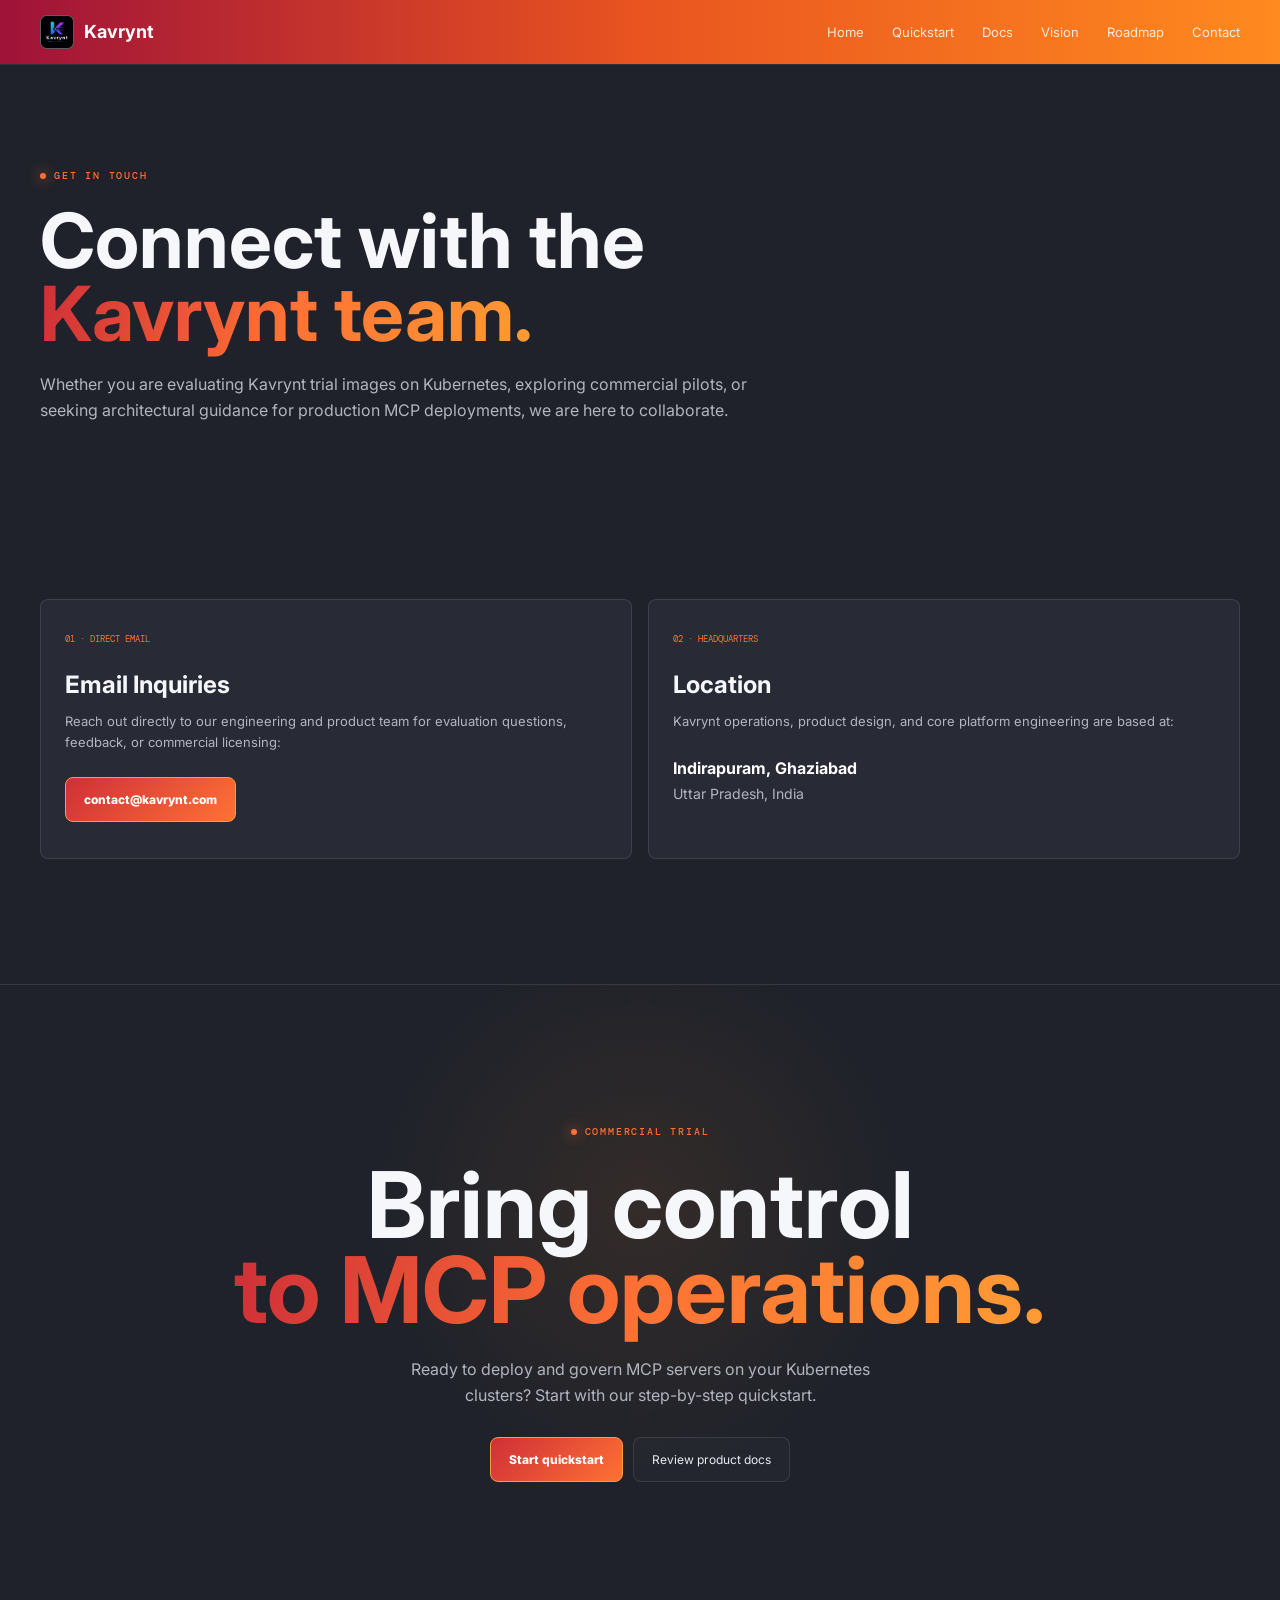
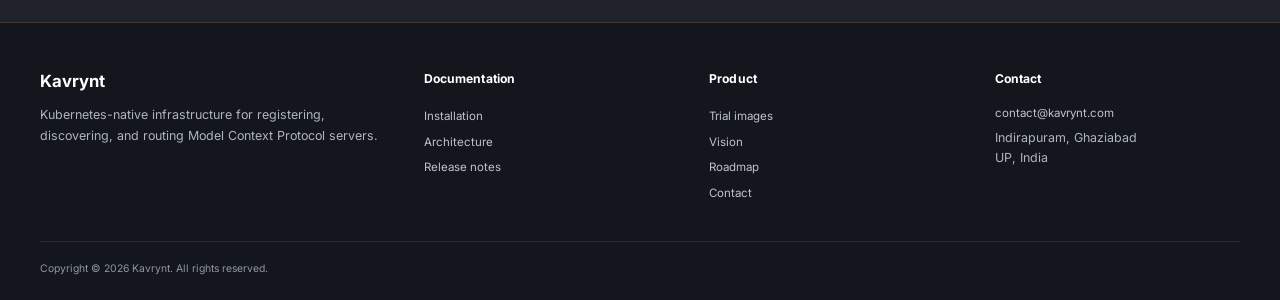
==== contact.html @ 8bd7fec1 "Add contact page and footer info" ====
<!doctype html>
<html lang="en">
<head>
<meta charset="utf-8">
<meta name="viewport" content="width=device-width,initial-scale=1">
<meta name="description" content="Contact the Kavrynt team for commercial inquiries, trial evaluations, and platform partnerships.">
<title>Contact - Kavrynt</title>
<link rel="icon" href="assets/img/kavrynt-logo.png">
<link rel="stylesheet" href="assets/css/style.css">
<link rel="stylesheet" href="assets/css/docs-theme.css">
</head>
<body>
<header>
<nav class="nav shell">
<a class="brand" href="index.html"><span class="logo-mark"><img src="assets/img/kavrynt-logo.png" alt=""></span><b>Kavrynt</b></a>
<div class="links"><a href="index.html">Home</a><a href="quickstart.html">Quickstart</a><a href="https://docs.kavrynt.com/">Docs</a><a href="vision.html">Vision</a><a href="roadmap.html">Roadmap</a><a href="contact.html">Contact</a></div>
<button class="menu" aria-label="Open menu">&#9776;</button>
</nav>
</header>
<main>
<section class="inner shell reveal">
<div class="eyebrow">GET IN TOUCH</div>
<h1>Connect with the<br><em>Kavrynt team.</em></h1>
<p>Whether you are evaluating Kavrynt trial images on Kubernetes, exploring commercial pilots, or seeking architectural guidance for production MCP deployments, we are here to collaborate.</p>
</section>

<section class="section shell">
<div class="docs">
<article>
<b>01 &middot; DIRECT EMAIL</b>
<h2>Email Inquiries</h2>
<p>Reach out directly to our engineering and product team for evaluation questions, feedback, or commercial licensing:</p>
<div class="contact-highlight">
<a class="btn primary" href="mailto:contact@kavrynt.com">contact@kavrynt.com</a>
</div>
</article>

<article>
<b>02 &middot; HEADQUARTERS</b>
<h2>Location</h2>
<p>Kavrynt operations, product design, and core platform engineering are based at:</p>
<div class="contact-address">
<strong>Indirapuram, Ghaziabad</strong><br>
<span>Uttar Pradesh, India</span>
</div>
</article>
</div>
</section>

<section class="cta"><div class="shell center"><div class="eyebrow">COMMERCIAL TRIAL</div><h2>Bring control<br><em>to MCP operations.</em></h2><p>Ready to deploy and govern MCP servers on your Kubernetes clusters? Start with our step-by-step quickstart.</p><div class="actions center"><a class="btn primary" href="quickstart.html">Start quickstart</a><a class="btn" href="https://docs.kavrynt.com/">Review product docs</a></div></div></section>
</main>
<footer class="site-footer"><div class="shell site-footer__grid"><section><h2>Kavrynt</h2><p>Kubernetes-native infrastructure for registering, discovering, and routing Model Context Protocol servers.</p></section><nav aria-label="Documentation"><h3>Documentation</h3><a href="https://docs.kavrynt.com/installation/">Installation</a><a href="https://docs.kavrynt.com/architecture/">Architecture</a><a href="https://docs.kavrynt.com/release-notes/">Release notes</a></nav><nav aria-label="Product"><h3>Product</h3><a href="quickstart.html">Trial images</a><a href="vision.html">Vision</a><a href="roadmap.html">Roadmap</a><a href="contact.html">Contact</a></nav><section class="site-footer__contact" aria-label="Contact"><h3>Contact</h3><a href="mailto:contact@kavrynt.com">contact@kavrynt.com</a><address>Indirapuram, Ghaziabad<br>UP, India</address></section></div><div class="shell site-footer__bottom">Copyright &copy; 2026 Kavrynt. All rights reserved.</div></footer>
<script src="assets/js/main.js"></script>
</body>
</html>
---- assets/css/style.css ----
@import url('https://fonts.googleapis.com/css2?family=DM+Mono:wght@400;500&family=Inter:wght@400;500;600;700;800&display=swap');
:root{--bg:#1f222a;--panel:#282b35;--line:#ffffff1a;--text:#f5f7fb;--muted:#b1b5bf;--red:#cf2f38;--orange:#ff7134;--amber:#ff9c34;--cyan:#55c2ff;--violet:#9c4cff;--green:#51e39b;--max:1200px}
*{box-sizing:border-box}html{scroll-behavior:smooth}body{margin:0;background:var(--bg);color:var(--text);font-family:Inter,Arial,sans-serif;line-height:1.6}body:before{content:none}a{color:inherit;text-decoration:none}.shell{width:min(calc(100% - 44px),var(--max));margin:auto}.topline{display:none}
header{height:64px;position:sticky;top:0;z-index:20;background:linear-gradient(90deg,#ae243e,#ed542e,#ff8a1f);box-shadow:0 1px 0 #ffffff18}.nav{height:100%;display:flex;align-items:center;gap:30px}.brand{display:flex;align-items:center;gap:10px;font-size:18px;color:#fff}.logo-mark{width:34px;height:34px;display:grid;place-items:center;overflow:hidden;border:1px solid #ffffff38;border-radius:7px;background:#151821;flex:0 0 34px}.logo-mark img{width:100%;height:100%;max-width:none;object-fit:contain}.brand>img{width:34px;height:34px;border-radius:7px;object-fit:contain}.links{display:flex;gap:28px;margin-left:auto}.links a{font-size:13px;color:#fff;opacity:.82}.links a:hover{opacity:1}.github{display:none}.menu{display:none;background:none;border:0;color:#fff;font-size:22px}
.hero{min-height:790px;display:grid;grid-template-columns:1fr 1fr;align-items:center;gap:65px}.eyebrow{font:500 10px "DM Mono",monospace;letter-spacing:.18em;color:var(--orange)}.eyebrow:before{content:"";display:inline-block;width:6px;height:6px;border-radius:50%;background:var(--orange);box-shadow:0 0 14px var(--orange);margin-right:8px}.hero h1{font-size:96px;line-height:.9;letter-spacing:0;margin:23px 0 30px}.hero h1 em,.head em,.statement em,.loop .active,.cta em{font-style:normal;background:linear-gradient(100deg,var(--red),var(--orange),var(--amber));-webkit-background-clip:text;color:transparent}.hero p{max-width:600px;color:var(--muted);font-size:16px;line-height:1.8}.hero p strong{color:#d0d5de}.actions{display:flex;gap:10px;flex-wrap:wrap;margin-top:28px}.btn{display:inline-flex;align-items:center;gap:9px;padding:12px 18px;border:1px solid var(--line);border-radius:8px;background:#ffffff05;color:#e7ebf2;font-size:12px;transition:.2s}.btn:hover{transform:translateY(-2px);border-color:#ff8a1f66}.btn.primary{background:linear-gradient(135deg,var(--red),var(--orange));border-color:#ff9c34;color:#190804;font-weight:800}.meta{margin-top:28px;color:#5d6777;font:9px "DM Mono",monospace;letter-spacing:.12em}
.hero-art{min-height:620px;display:grid;place-items:center;position:relative;gap:18px}.halo{position:absolute;width:430px;height:430px;border-radius:50%;background:radial-gradient(circle,#ff3f3424,#ff8a1f14,transparent 68%);filter:blur(10px)}.brand-hero-logo{position:relative;z-index:2;width:min(100%,360px);aspect-ratio:1;object-fit:contain;border:1px solid #ff8a1f30;border-radius:18px;background:#030407;box-shadow:0 40px 100px #0009}.hero-card{position:relative;z-index:2;width:min(100%,465px);padding:24px;border:1px solid #ff8a1f33;border-radius:12px;background:#0b0f16e8;box-shadow:0 40px 100px #0008}.hero-card small{font:9px "DM Mono",monospace;color:#657082}.ready{float:right;color:var(--green);font:9px "DM Mono",monospace}.hero-flow{display:flex;justify-content:center;align-items:center;margin:54px 0 36px}.hero-flow b{padding:14px;border:1px solid var(--line);border-radius:8px;background:#10151e;font:9px "DM Mono",monospace}.hero-flow .cyan{color:var(--orange)}.hero-flow .violet{color:var(--amber)}.hero-flow i{width:50px;height:1px;background:linear-gradient(90deg,var(--red),var(--orange),var(--amber))}.hero-card footer{border-top:1px solid var(--line);padding-top:16px;color:#6e7889;font:9px "DM Mono",monospace}
.statement{padding:100px 0;border-top:1px solid var(--line);border-bottom:1px solid var(--line);background:#090b10}.statement small{font:9px "DM Mono",monospace;color:#657080;letter-spacing:.15em}.statement h2,.head h2{font-size:58px;line-height:1.05;letter-spacing:0;margin:18px 0}.section{padding:125px 0}.head{max-width:780px}.head p{color:var(--muted);max-width:680px;font-size:15px}.center{text-align:center;margin-left:auto;margin-right:auto}.center .actions{justify-content:center}
.pipeline-box{margin-top:55px;border:1px solid var(--line);border-radius:18px;background:linear-gradient(180deg,#0d1118,#080a0f);padding:22px;box-shadow:0 35px 100px #0005;overflow:auto}.pipeline-head{display:flex;justify-content:space-between;padding-bottom:15px;border-bottom:1px solid var(--line);font:9px "DM Mono",monospace;color:#687283}.pipeline-head b{color:var(--green)}.pipeline{display:grid;grid-template-columns:1fr 42px 1fr 42px 1fr 42px 1fr 42px 1fr 42px 1fr;align-items:center;min-width:1030px;padding:55px 5px}.stage{height:165px;position:relative;padding:16px;border:1px solid var(--line);border-radius:11px;background:#0d1118;transition:.3s;z-index:2}.stage small{font:8px "DM Mono",monospace;color:#606a7a}.stage strong{display:block;margin-top:42px;font-size:13px}.stage label{display:block;color:#697384;font-size:9px}.stage em{position:absolute;bottom:13px;left:16px;font:8px "DM Mono",monospace;color:#5f6878;font-style:normal}.stage.processing{border-color:#ff8a1f88;transform:translateY(-5px);box-shadow:0 0 35px #ff8a1f18}.stage.processing em{color:var(--orange)}.stage.complete{border-color:#51e39b66}.stage.complete em{color:var(--green)}.connector{height:2px;background:linear-gradient(90deg,#28303c,var(--orange),#28303c);position:relative}.connector i{position:absolute;top:-3px;width:8px;height:8px;border-radius:50%;background:#fff0d4;box-shadow:0 0 15px var(--orange);animation:move 1.5s linear infinite}@keyframes move{from{left:0;opacity:0}15%{opacity:1}85%{opacity:1}to{left:calc(100% - 8px);opacity:0}}.control{border-top:1px solid var(--line);padding:20px 8px;display:flex;align-items:center;gap:9px;min-width:1000px}.control b{margin-right:15px}.control span{padding:7px 9px;border:1px solid var(--line);border-radius:5px;color:#727c8c;font:8px "DM Mono",monospace}.caption{border-top:1px solid var(--line);padding-top:15px;color:#596273;font:9px "DM Mono",monospace;display:flex;justify-content:space-between;min-width:900px}
.cards{display:grid;grid-template-columns:repeat(4,1fr);margin-top:55px;border-top:1px solid var(--line)}.cards article{min-height:245px;padding:25px 20px;border-right:1px solid var(--line);border-bottom:1px solid var(--line)}.cards article:first-child{border-left:1px solid var(--line)}.cards article>b{font:9px "DM Mono",monospace;color:var(--orange)}.cards h3{margin-top:70px;font-size:18px}.cards p{font-size:12px;color:var(--muted)}
.dark-section{border-top:1px solid var(--line);border-bottom:1px solid var(--line);background:linear-gradient(#090b10,#110d0a,#090b10)}.loop{margin-top:60px;border:1px solid var(--line);border-radius:15px;padding:60px 25px;display:flex;justify-content:center;align-items:center;gap:20px;overflow:auto}.loop>div{min-width:155px;padding:17px;text-align:center;border:1px solid var(--line);border-radius:8px;color:#9ea7b5;font:9px "DM Mono",monospace;background:#0d1118}.loop>div small{display:block;margin-top:6px;color:#626c7c;font:8px Inter}.loop .active{border-color:#ff8a1f66}.loop>b{color:var(--orange);font-size:20px}
.architecture{margin-top:55px;border:1px solid var(--line);border-radius:14px;overflow:hidden}.architecture>div{display:grid;grid-template-columns:60px 170px 1fr 100px;gap:20px;align-items:center;padding:28px;border-bottom:1px solid var(--line)}.architecture>div:last-child{border:0}.architecture b{font:10px "DM Mono",monospace;color:#657080}.architecture h3{font-size:18px}.architecture p{font-size:12px;color:var(--muted)}.architecture span{font:9px "DM Mono",monospace;color:#697383;text-align:right}.architecture .active{background:#17100c;box-shadow:inset 3px 0 var(--orange)}.architecture .active span{color:var(--orange)}
.cta{padding:140px 0;border-top:1px solid var(--line);background:radial-gradient(circle at 50% 35%,#ff8a1f18,transparent 35%)}.cta h2{font-size:92px;line-height:.92;letter-spacing:0;margin:25px 0}.cta p{max-width:520px;margin:auto;color:var(--muted)}.footer{border-top:1px solid var(--line);padding:30px 0 20px}.footer .brand{display:inline-flex}.footer .brand span{font-size:10px;color:#687181}.footlinks{display:flex;gap:24px;margin:25px 0;color:#77808f;font-size:10px}.footer>small{display:block;border-top:1px solid var(--line);padding-top:15px;color:#505a6a;font:8px "DM Mono",monospace}
.reveal{opacity:0;transform:translateY(20px);transition:.7s ease}.reveal.visible{opacity:1;transform:none}
@media(max-width:950px){.links{display:none}.menu{display:block;margin-left:auto}.nav.open .links{display:flex;position:absolute;top:72px;left:15px;right:15px;padding:20px;flex-direction:column;background:#0a0d12;border:1px solid var(--line);border-radius:0 0 12px 12px}.hero{grid-template-columns:1fr;padding:85px 0}.hero h1{font-size:72px}.statement h2,.head h2{font-size:48px}.cta h2{font-size:68px}.inner h1{font-size:58px}.hero-art{min-height:560px}.brand-hero-logo{width:min(100%,320px)}.cards{grid-template-columns:1fr 1fr}.architecture>div{grid-template-columns:50px 130px 1fr}.architecture span{display:none}}
@media(max-width:600px){.shell{width:calc(100% - 30px)}.topline{font-size:8px}.brand b{font-size:16px}.logo-mark{width:40px;height:40px;flex-basis:40px}.hero h1{font-size:52px}.statement h2,.head h2{font-size:40px}.cta h2{font-size:54px}.inner h1{font-size:48px}.section{padding:90px 0}.statement{padding:75px 0}.cards{grid-template-columns:1fr}.cards article:first-child{border-left:0}.architecture>div{display:block}.architecture h3{margin:15px 0 5px}.loop{justify-content:flex-start}.hero-art{min-height:520px}.brand-hero-logo{width:min(100%,270px)}.hero-card{padding:18px}.hero-flow{margin:42px 0 30px}.hero-flow b{padding:10px;font-size:8px}.hero-flow i{width:24px}}
.inner{padding:105px 0 35px}.inner h1{font-size:76px;line-height:.96;letter-spacing:0;margin:22px 0}.inner h1 em{font-style:normal;background:linear-gradient(100deg,var(--red),var(--orange),var(--amber));-webkit-background-clip:text;color:transparent}.inner p{max-width:740px;color:var(--muted);font-size:16px}.docs{display:grid;grid-template-columns:repeat(2,1fr);gap:16px}.docs article{border:1px solid var(--line);border-radius:8px;background:#0d1118;padding:24px;min-height:260px}.docs article>b,.timeline article>b,.three article>b{font:9px "DM Mono",monospace;color:var(--orange)}.docs h2,.timeline h2,.three h2{font-size:24px;line-height:1.1;margin:22px 0 12px}.docs p,.timeline p,.three p,.note{color:var(--muted);font-size:13px}.docs pre,.code-panel pre{margin:18px 0 0;padding:18px;border:1px solid var(--line);border-radius:8px;background:#05070a;color:#f1e4d7;overflow:auto;font:12px/1.7 "DM Mono",monospace}.code-panel{margin-top:30px}.note{margin-top:18px}.note code{color:#f1e4d7}.timeline,.three{display:grid;grid-template-columns:repeat(4,1fr);gap:16px}.three{grid-template-columns:repeat(3,1fr)}.timeline article,.three article{border:1px solid var(--line);border-radius:8px;background:#0d1118;padding:24px;min-height:240px}.timeline article strong{display:inline-block;margin-top:20px;font:9px "DM Mono",monospace;color:var(--green)}.timeline article:first-child,.three article.active{border-color:#ff8a1f66;box-shadow:inset 3px 0 var(--orange)}@media(max-width:950px){.docs,.timeline,.three{grid-template-columns:1fr}.caption{display:block}.hero{min-height:auto}.inner h1{font-size:58px}}@media(max-width:600px){.inner h1{font-size:48px}}

/* Shared visual system with docs.kavrynt.com. */
.hero{min-height:720px;grid-template-columns:1.1fr .9fr}
.hero-art{min-height:420px}
.halo,.brand-hero-logo{display:none}
.hero-card,.pipeline-box,.stage,.docs article,.timeline article,.three article{background:var(--panel)}
.statement,.dark-section{background:#1b1e25}
.btn.primary{background:linear-gradient(135deg,#cf2f38,#ff7134);color:#fff}
.site-footer{margin-top:2.5rem;background:#14161d;border-top:1px solid rgba(255,138,31,.25);color:#d7dae2}
.site-footer__grid{display:grid;grid-template-columns:minmax(200px,1.3fr) repeat(3,minmax(140px,1fr));gap:2rem;padding:2.4rem 0 2rem}
.site-footer h2{margin:0 0 .55rem;color:#fff;font-size:1.05rem}
.site-footer p{max-width:28rem;margin:0;color:#aeb4c0;font-size:.72rem;line-height:1.65}
.site-footer h3{margin:0 0 .7rem;color:#fff;font-size:.72rem;letter-spacing:.02em}
.site-footer nav{display:flex;flex-direction:column;align-items:flex-start;gap:.5rem}
.site-footer nav a{color:#bec3ce;font-size:.68rem}
.site-footer nav a:hover{color:#ff9c34}
.site-footer address{font-style:normal;color:#aeb4c0;font-size:.72rem;line-height:1.5;margin:0}
.site-footer section a{display:inline-block;color:#bec3ce;font-size:.68rem;margin-bottom:.35rem}
.site-footer section a:hover{color:#ff9c34}
.site-footer__bottom{padding:1rem 0 1.25rem;border-top:1px solid rgba(255,255,255,.08);color:#8f96a3;font-size:.62rem}
@media(max-width:950px){.nav.open .links{top:64px;background:#1f222a}.hero{grid-template-columns:1fr}.hero-art{min-height:330px}.site-footer__grid{grid-template-columns:repeat(2,1fr)}}
@media(max-width:600px){.site-footer__grid{grid-template-columns:1fr;gap:1.5rem;padding:2rem 0}.site-footer__bottom{padding-bottom:1rem}}
---- assets/css/docs-theme.css ----
:root {
  --site-main: #1f222a;
  --site-panel: #282b35;
  --site-footer: #14161d;
  --site-border: rgba(255, 255, 255, 0.1);
  --site-muted: #b1b5bf;
  --site-orange: #ff8a1f;
}

html,
body {
  background: var(--site-main);
  color: #f5f7fb;
}

body::before {
  content: none;
}

header {
  height: 64px;
  background: linear-gradient(90deg, #9f1239, #e95420, #ff8a1f);
  border: 0;
  box-shadow: 0 1px 0 rgba(255, 255, 255, 0.08);
  backdrop-filter: none;
}

.nav {
  height: 64px;
}

.brand,
.links a {
  color: #fff;
}

.links a {
  opacity: 0.84;
}

.links a:hover {
  opacity: 1;
}

.logo-mark {
  width: 34px;
  height: 34px;
  flex-basis: 34px;
  border-color: rgba(255, 255, 255, 0.28);
  background: #1b1e25;
}

.hero,
.section,
.cta {
  background-color: var(--site-main);
}

.statement,
.dark-section {
  background: #1b1e25;
}

.hero-card,
.pipeline-box,
.stage,
.code-panel pre,
.timeline article,
.three article,
.docs article {
  background: var(--site-panel);
}

.hero-card,
.pipeline-box,
.architecture,
.timeline article,
.three article,
.docs article {
  border-color: var(--site-border);
}

.hero p,
.head p,
.cta p,
.architecture p,
.timeline p,
.three p {
  color: var(--site-muted);
}

.site-footer {
  width: 100%;
  margin: 0;
  padding: 0;
  background: var(--site-footer);
  border-top: 1px solid rgba(255, 138, 31, 0.25);
  color: #d7dae2;
}

.site-footer__grid {
  display: grid;
  grid-template-columns: minmax(240px, 1.4fr) repeat(3, minmax(150px, 1fr));
  gap: 2.5rem;
  align-items: start;
  padding: 3rem 0 2.5rem;
}

.site-footer section,
.site-footer nav {
  min-width: 0;
}

.site-footer h2 {
  margin: 0 0 0.7rem;
  color: #fff;
  font-size: 1.05rem;
  line-height: 1.3;
}

.site-footer p {
  max-width: 29rem;
  margin: 0;
  color: #aeb4c0;
  font-size: 0.78rem;
  line-height: 1.7;
}

.site-footer h3 {
  margin: 0 0 0.8rem;
  color: #fff;
  font-size: 0.76rem;
  line-height: 1.3;
  letter-spacing: 0.01em;
}

.site-footer nav {
  display: flex;
  flex-direction: column;
  align-items: flex-start;
  gap: 0.55rem;
}

.site-footer nav a {
  display: block;
  color: #bec3ce;
  font-size: 0.72rem;
  line-height: 1.45;
}

.site-footer nav a:hover {
  color: var(--site-orange);
}

.site-footer address {
  font-style: normal;
  color: #aeb4c0;
  font-size: 0.78rem;
  line-height: 1.6;
  margin: 0;
}

.site-footer section a {
  display: inline-block;
  color: #bec3ce;
  font-size: 0.72rem;
  line-height: 1.45;
  margin-bottom: 0.4rem;
}

.site-footer section a:hover {
  color: var(--site-orange);
}

.site-footer__bottom {
  padding: 1.15rem 0 1.4rem;
  border-top: 1px solid rgba(255, 255, 255, 0.08);
  color: #8f96a3;
  font-size: 0.65rem;
}

.contact-highlight {
  margin-top: 1.5rem;
}

.contact-address {
  margin-top: 1.5rem;
  color: #fff;
  font-size: 1rem;
  line-height: 1.6;
}

.contact-address span {
  color: var(--site-muted);
  font-size: 0.88rem;
}

@media (max-width: 950px) {
  .nav.open .links {
    top: 64px;
    background: var(--site-main);
  }

  .site-footer__grid {
    grid-template-columns: repeat(2, 1fr);
    gap: 2rem;
  }
}

@media (max-width: 700px) {
  .logo-mark {
    width: 34px;
    height: 34px;
    flex-basis: 34px;
  }

  .site-footer__grid {
    grid-template-columns: 1fr;
    gap: 1.7rem;
    padding: 2.4rem 0 2rem;
  }
}
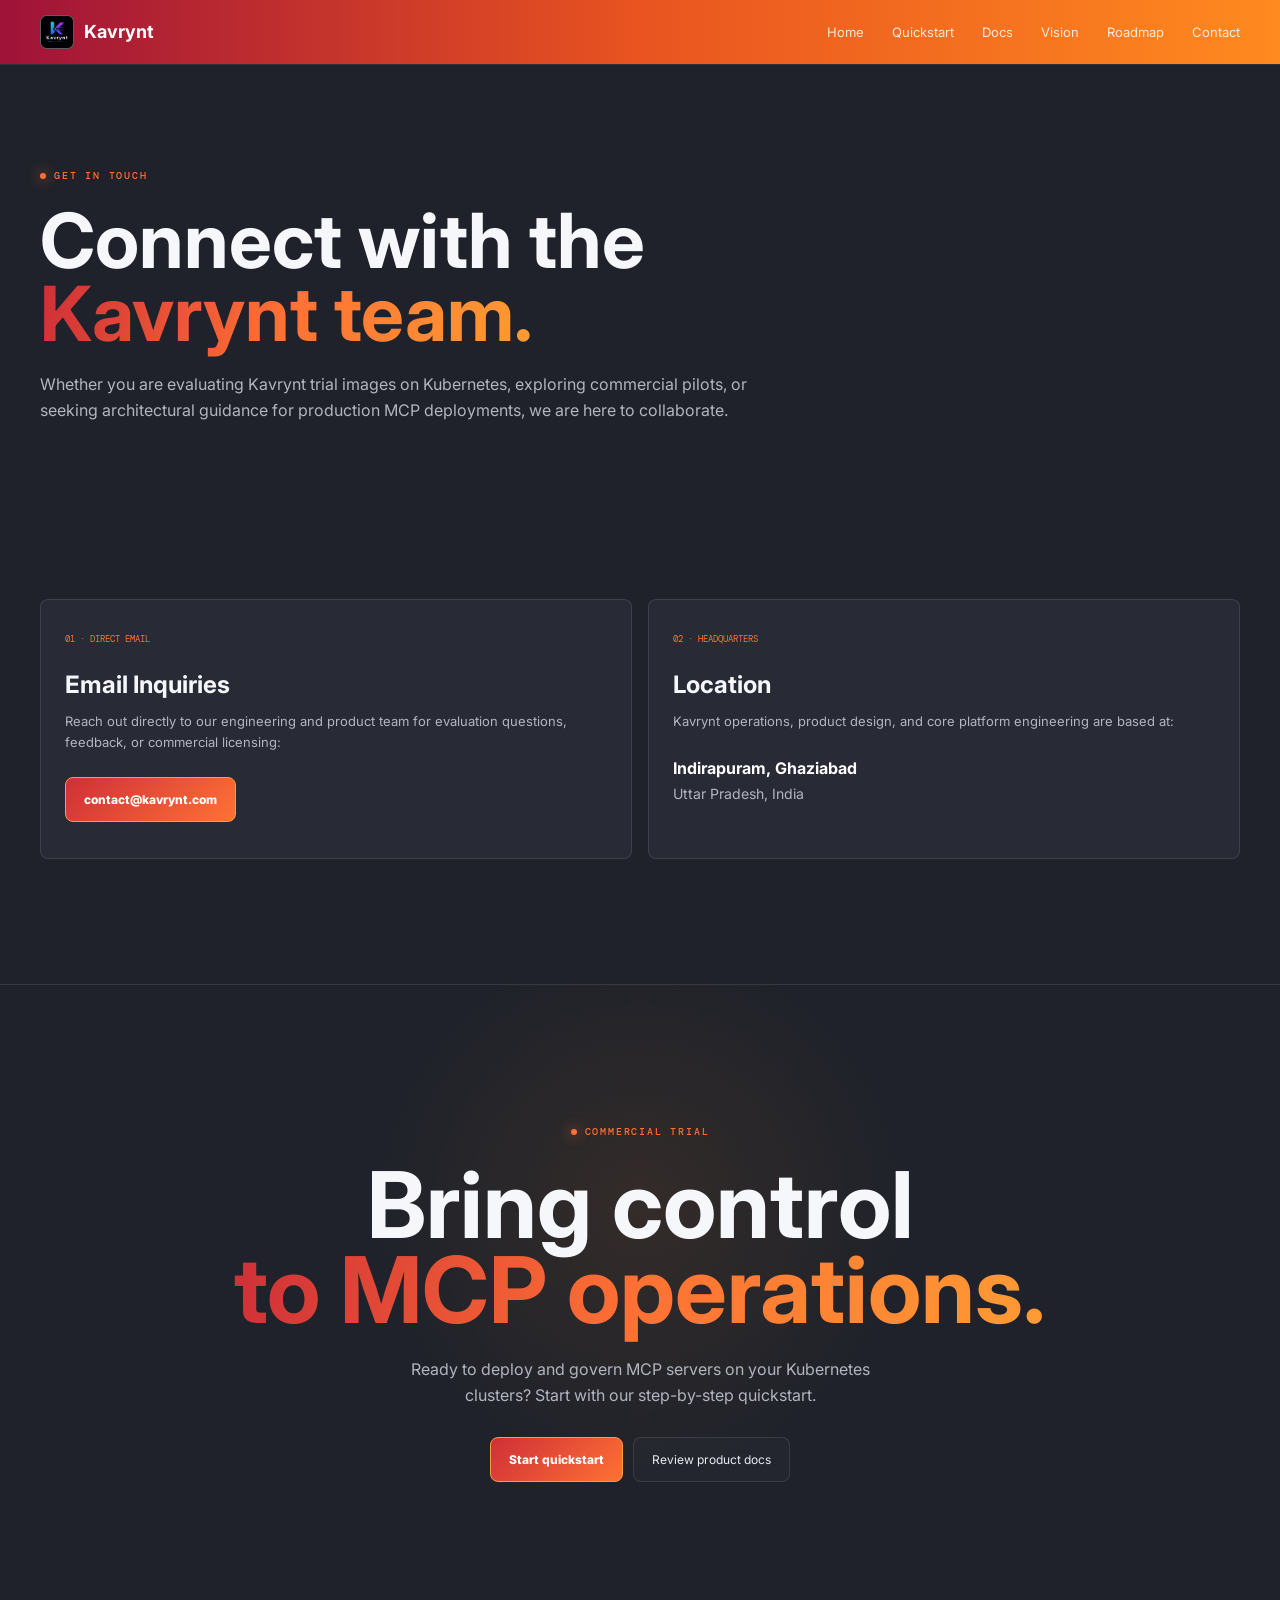
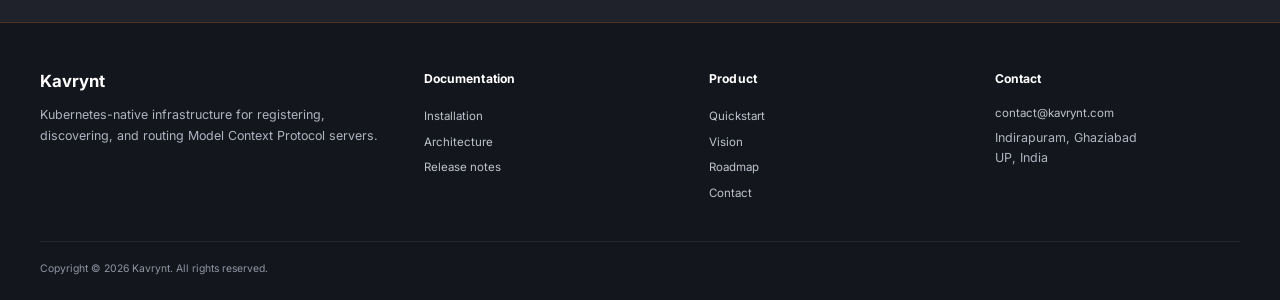
==== commit 9484c199: "Position runtime 0.0.2-beta.1 Replace Registry messaging and docker-pull trial steps with the Helm c" ====
--- a/contact.html
+++ b/contact.html
@@ -49,7 +49,7 @@
 
 <section class="cta"><div class="shell center"><div class="eyebrow">COMMERCIAL TRIAL</div><h2>Bring control<br><em>to MCP operations.</em></h2><p>Ready to deploy and govern MCP servers on your Kubernetes clusters? Start with our step-by-step quickstart.</p><div class="actions center"><a class="btn primary" href="quickstart.html">Start quickstart</a><a class="btn" href="https://docs.kavrynt.com/">Review product docs</a></div></div></section>
 </main>
-<footer class="site-footer"><div class="shell site-footer__grid"><section><h2>Kavrynt</h2><p>Kubernetes-native infrastructure for registering, discovering, and routing Model Context Protocol servers.</p></section><nav aria-label="Documentation"><h3>Documentation</h3><a href="https://docs.kavrynt.com/installation/">Installation</a><a href="https://docs.kavrynt.com/architecture/">Architecture</a><a href="https://docs.kavrynt.com/release-notes/">Release notes</a></nav><nav aria-label="Product"><h3>Product</h3><a href="quickstart.html">Trial images</a><a href="vision.html">Vision</a><a href="roadmap.html">Roadmap</a><a href="contact.html">Contact</a></nav><section class="site-footer__contact" aria-label="Contact"><h3>Contact</h3><a href="mailto:contact@kavrynt.com">contact@kavrynt.com</a><address>Indirapuram, Ghaziabad<br>UP, India</address></section></div><div class="shell site-footer__bottom">Copyright &copy; 2026 Kavrynt. All rights reserved.</div></footer>
+<footer class="site-footer"><div class="shell site-footer__grid"><section><h2>Kavrynt</h2><p>Kubernetes-native infrastructure for registering, discovering, and routing Model Context Protocol servers.</p></section><nav aria-label="Documentation"><h3>Documentation</h3><a href="https://docs.kavrynt.com/installation/">Installation</a><a href="https://docs.kavrynt.com/architecture/">Architecture</a><a href="https://docs.kavrynt.com/release-notes/">Release notes</a></nav><nav aria-label="Product"><h3>Product</h3><a href="quickstart.html">Quickstart</a><a href="vision.html">Vision</a><a href="roadmap.html">Roadmap</a><a href="contact.html">Contact</a></nav><section class="site-footer__contact" aria-label="Contact"><h3>Contact</h3><a href="mailto:contact@kavrynt.com">contact@kavrynt.com</a><address>Indirapuram, Ghaziabad<br>UP, India</address></section></div><div class="shell site-footer__bottom">Copyright &copy; 2026 Kavrynt. All rights reserved.</div></footer>
 <script src="assets/js/main.js"></script>
 </body>
 </html>
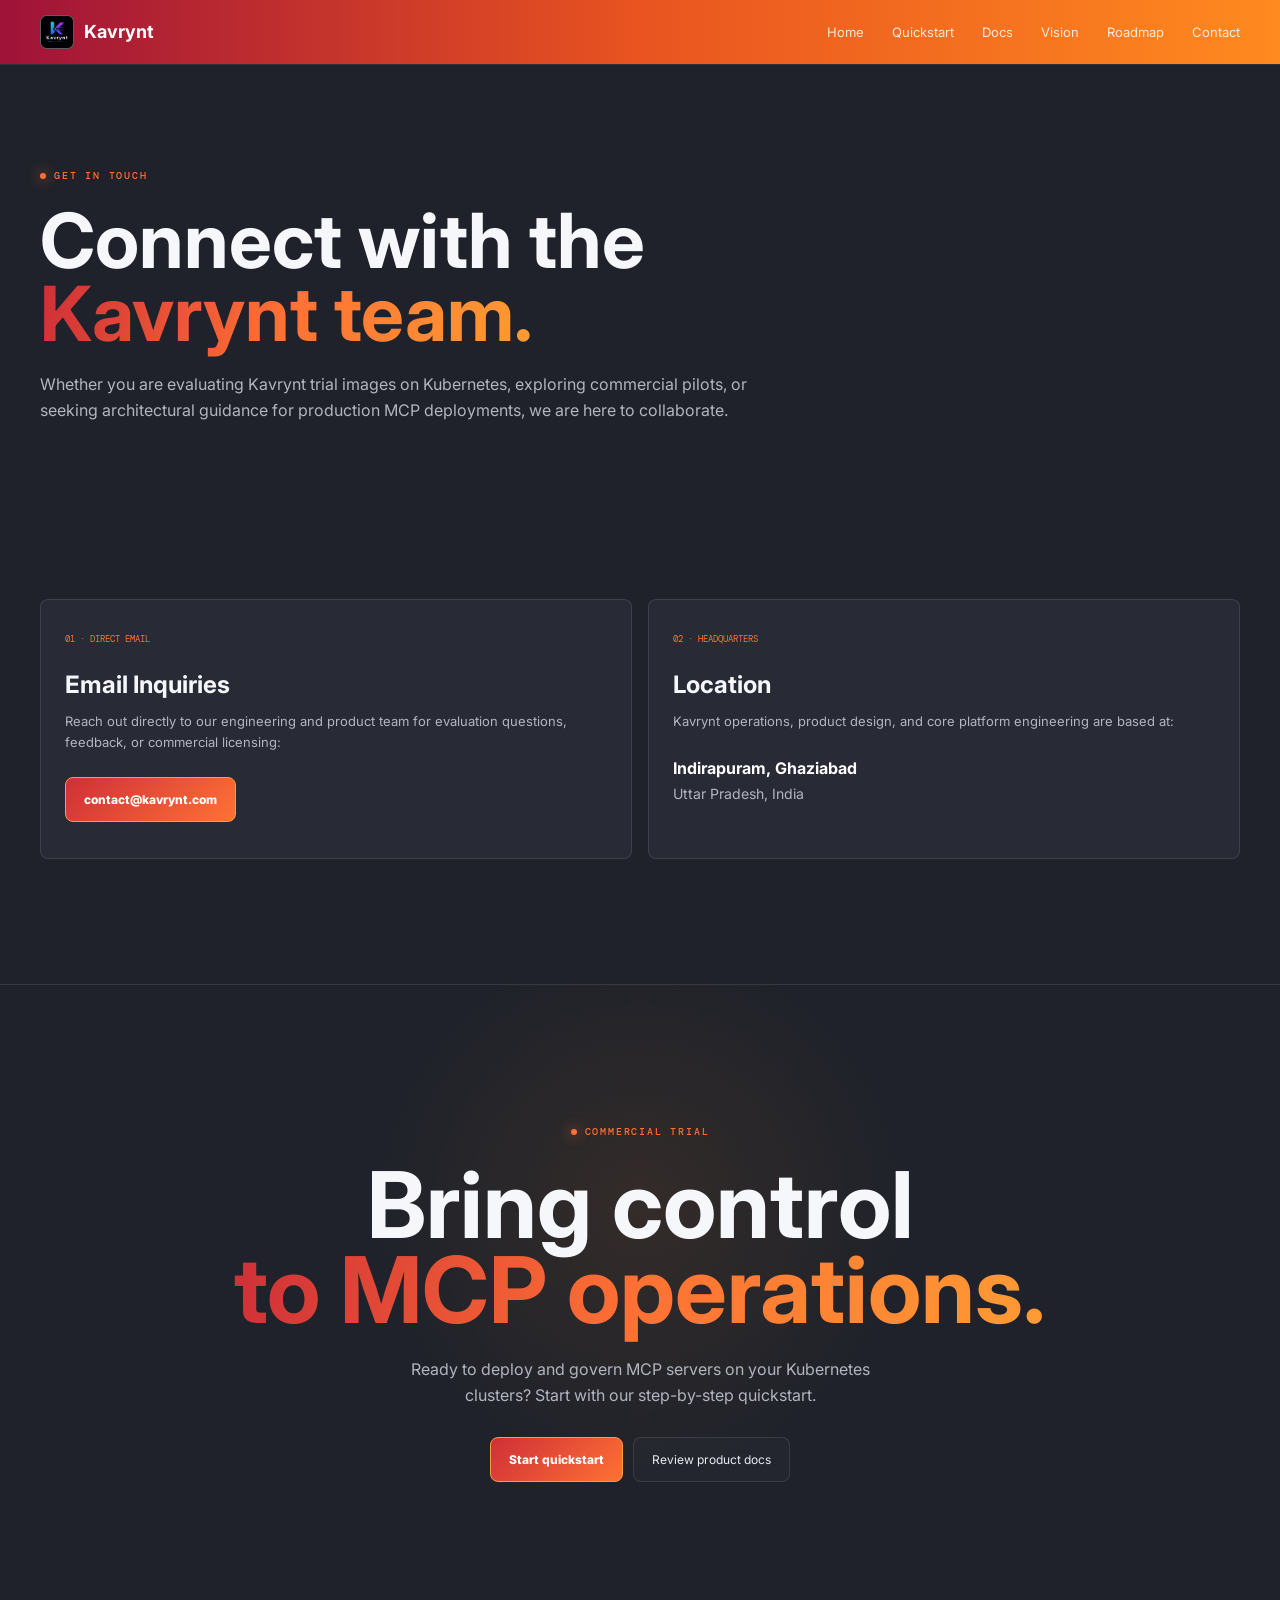
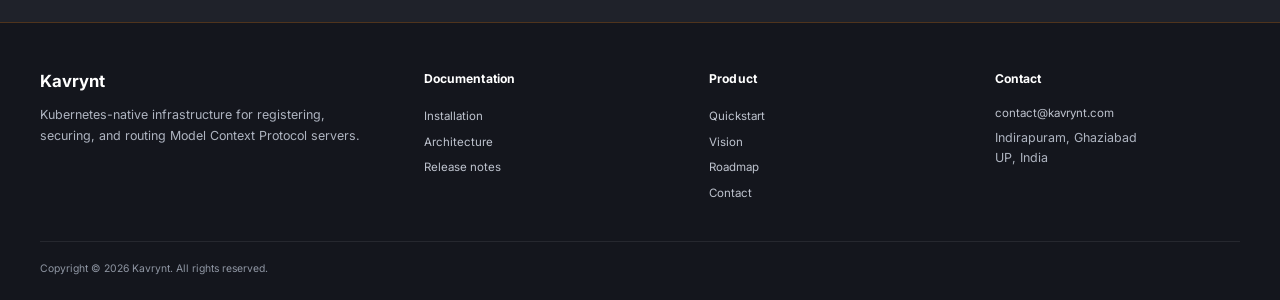
==== commit 191a2fc8: "Point the website at runtime 1.0.0-beta.1 Install commands use 1.0.0-beta.1 with the authentication " ====
--- a/contact.html
+++ b/contact.html
@@ -49,7 +49,7 @@
 
 <section class="cta"><div class="shell center"><div class="eyebrow">COMMERCIAL TRIAL</div><h2>Bring control<br><em>to MCP operations.</em></h2><p>Ready to deploy and govern MCP servers on your Kubernetes clusters? Start with our step-by-step quickstart.</p><div class="actions center"><a class="btn primary" href="quickstart.html">Start quickstart</a><a class="btn" href="https://docs.kavrynt.com/">Review product docs</a></div></div></section>
 </main>
-<footer class="site-footer"><div class="shell site-footer__grid"><section><h2>Kavrynt</h2><p>Kubernetes-native infrastructure for registering, discovering, and routing Model Context Protocol servers.</p></section><nav aria-label="Documentation"><h3>Documentation</h3><a href="https://docs.kavrynt.com/installation/">Installation</a><a href="https://docs.kavrynt.com/architecture/">Architecture</a><a href="https://docs.kavrynt.com/release-notes/">Release notes</a></nav><nav aria-label="Product"><h3>Product</h3><a href="quickstart.html">Quickstart</a><a href="vision.html">Vision</a><a href="roadmap.html">Roadmap</a><a href="contact.html">Contact</a></nav><section class="site-footer__contact" aria-label="Contact"><h3>Contact</h3><a href="mailto:contact@kavrynt.com">contact@kavrynt.com</a><address>Indirapuram, Ghaziabad<br>UP, India</address></section></div><div class="shell site-footer__bottom">Copyright &copy; 2026 Kavrynt. All rights reserved.</div></footer>
+<footer class="site-footer"><div class="shell site-footer__grid"><section><h2>Kavrynt</h2><p>Kubernetes-native infrastructure for registering, securing, and routing Model Context Protocol servers.</p></section><nav aria-label="Documentation"><h3>Documentation</h3><a href="https://docs.kavrynt.com/installation/">Installation</a><a href="https://docs.kavrynt.com/architecture/">Architecture</a><a href="https://docs.kavrynt.com/release-notes/">Release notes</a></nav><nav aria-label="Product"><h3>Product</h3><a href="quickstart.html">Quickstart</a><a href="vision.html">Vision</a><a href="roadmap.html">Roadmap</a><a href="contact.html">Contact</a></nav><section class="site-footer__contact" aria-label="Contact"><h3>Contact</h3><a href="mailto:contact@kavrynt.com">contact@kavrynt.com</a><address>Indirapuram, Ghaziabad<br>UP, India</address></section></div><div class="shell site-footer__bottom">Copyright &copy; 2026 Kavrynt. All rights reserved.</div></footer>
 <script src="assets/js/main.js"></script>
 </body>
 </html>
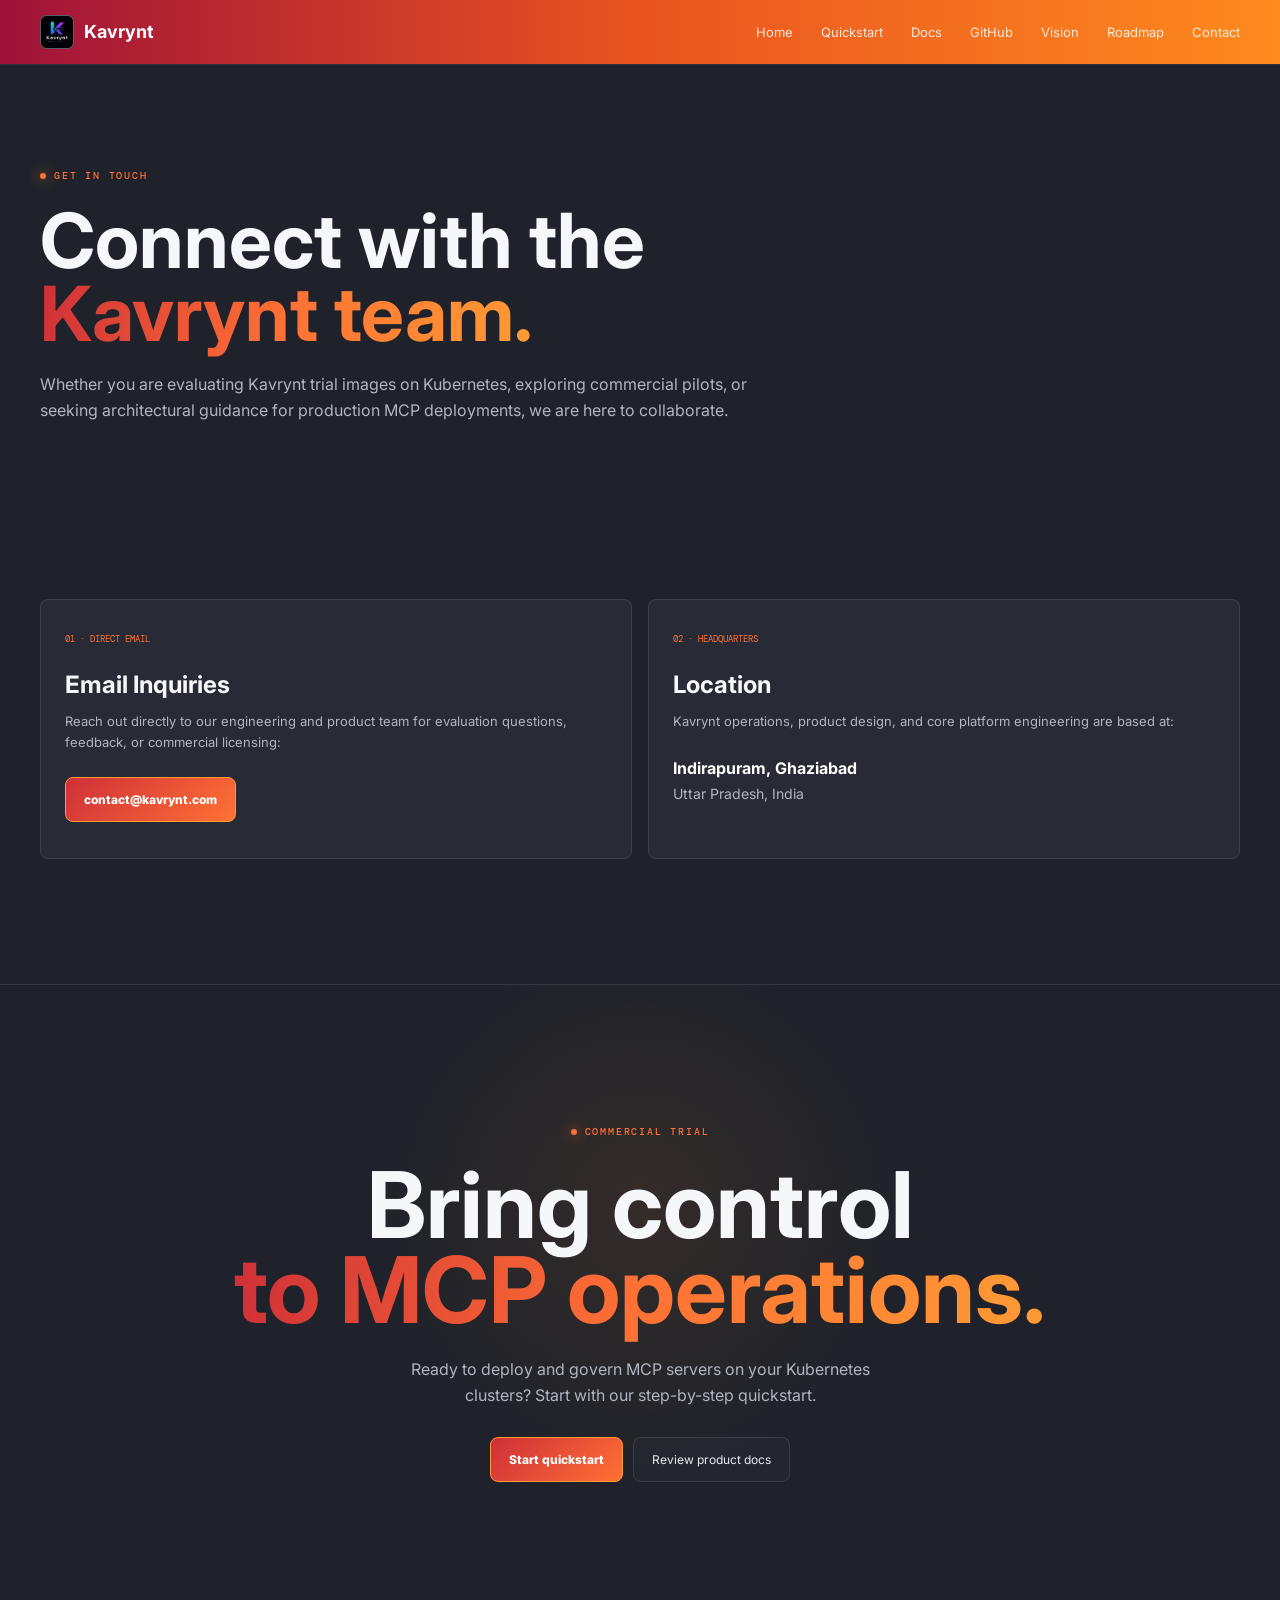
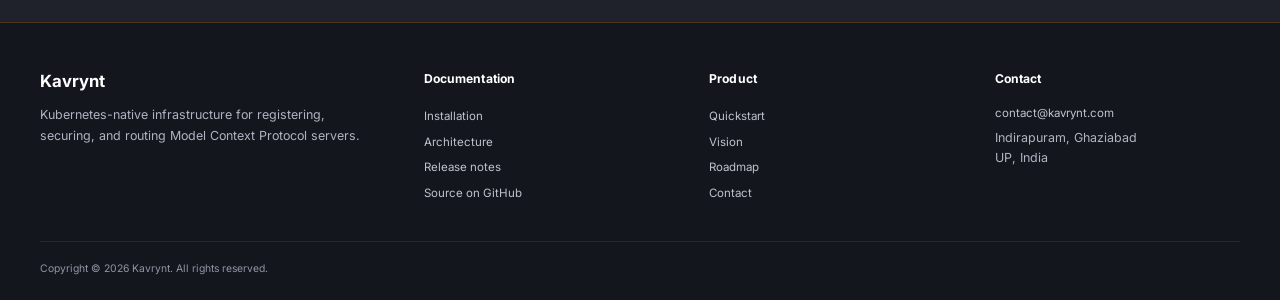
==== commit 89b155ae: "Link the runtime's source on GitHub Every page links github.com/kavrynt/kavrynt in its navigation an" ====
--- a/contact.html
+++ b/contact.html
@@ -13,7 +13,7 @@
 <header>
 <nav class="nav shell">
 <a class="brand" href="index.html"><span class="logo-mark"><img src="assets/img/kavrynt-logo.png" alt=""></span><b>Kavrynt</b></a>
-<div class="links"><a href="index.html">Home</a><a href="quickstart.html">Quickstart</a><a href="https://docs.kavrynt.com/">Docs</a><a href="vision.html">Vision</a><a href="roadmap.html">Roadmap</a><a href="contact.html">Contact</a></div>
+<div class="links"><a href="index.html">Home</a><a href="quickstart.html">Quickstart</a><a href="https://docs.kavrynt.com/">Docs</a><a href="https://github.com/kavrynt/kavrynt">GitHub</a><a href="vision.html">Vision</a><a href="roadmap.html">Roadmap</a><a href="contact.html">Contact</a></div>
 <button class="menu" aria-label="Open menu">&#9776;</button>
 </nav>
 </header>
@@ -49,7 +49,7 @@
 
 <section class="cta"><div class="shell center"><div class="eyebrow">COMMERCIAL TRIAL</div><h2>Bring control<br><em>to MCP operations.</em></h2><p>Ready to deploy and govern MCP servers on your Kubernetes clusters? Start with our step-by-step quickstart.</p><div class="actions center"><a class="btn primary" href="quickstart.html">Start quickstart</a><a class="btn" href="https://docs.kavrynt.com/">Review product docs</a></div></div></section>
 </main>
-<footer class="site-footer"><div class="shell site-footer__grid"><section><h2>Kavrynt</h2><p>Kubernetes-native infrastructure for registering, securing, and routing Model Context Protocol servers.</p></section><nav aria-label="Documentation"><h3>Documentation</h3><a href="https://docs.kavrynt.com/installation/">Installation</a><a href="https://docs.kavrynt.com/architecture/">Architecture</a><a href="https://docs.kavrynt.com/release-notes/">Release notes</a></nav><nav aria-label="Product"><h3>Product</h3><a href="quickstart.html">Quickstart</a><a href="vision.html">Vision</a><a href="roadmap.html">Roadmap</a><a href="contact.html">Contact</a></nav><section class="site-footer__contact" aria-label="Contact"><h3>Contact</h3><a href="mailto:contact@kavrynt.com">contact@kavrynt.com</a><address>Indirapuram, Ghaziabad<br>UP, India</address></section></div><div class="shell site-footer__bottom">Copyright &copy; 2026 Kavrynt. All rights reserved.</div></footer>
+<footer class="site-footer"><div class="shell site-footer__grid"><section><h2>Kavrynt</h2><p>Kubernetes-native infrastructure for registering, securing, and routing Model Context Protocol servers.</p></section><nav aria-label="Documentation"><h3>Documentation</h3><a href="https://docs.kavrynt.com/installation/">Installation</a><a href="https://docs.kavrynt.com/architecture/">Architecture</a><a href="https://docs.kavrynt.com/release-notes/">Release notes</a><a href="https://github.com/kavrynt/kavrynt">Source on GitHub</a></nav><nav aria-label="Product"><h3>Product</h3><a href="quickstart.html">Quickstart</a><a href="vision.html">Vision</a><a href="roadmap.html">Roadmap</a><a href="contact.html">Contact</a></nav><section class="site-footer__contact" aria-label="Contact"><h3>Contact</h3><a href="mailto:contact@kavrynt.com">contact@kavrynt.com</a><address>Indirapuram, Ghaziabad<br>UP, India</address></section></div><div class="shell site-footer__bottom">Copyright &copy; 2026 Kavrynt. All rights reserved.</div></footer>
 <script src="assets/js/main.js"></script>
 </body>
 </html>
--- a/assets/css/style.css
+++ b/assets/css/style.css
@@ -36,3 +36,8 @@
 .site-footer__bottom{padding:1rem 0 1.25rem;border-top:1px solid rgba(255,255,255,.08);color:#8f96a3;font-size:.62rem}
 @media(max-width:950px){.nav.open .links{top:64px;background:#1f222a}.hero{grid-template-columns:1fr}.hero-art{min-height:330px}.site-footer__grid{grid-template-columns:repeat(2,1fr)}}
 @media(max-width:600px){.site-footer__grid{grid-template-columns:1fr;gap:1.5rem;padding:2rem 0}.site-footer__bottom{padding-bottom:1rem}}
+.cards.why article:nth-child(4n+1){border-left:1px solid var(--line)}
+.cards.why h3{margin-top:40px}
+#why .head a,.cards.why p a{color:var(--orange);text-decoration:underline;text-underline-offset:3px}
+@media(max-width:950px){.cards.why article:nth-child(odd){border-left:1px solid var(--line)}}
+@media(max-width:600px){.cards.why article:nth-child(n){border-left:0}}
